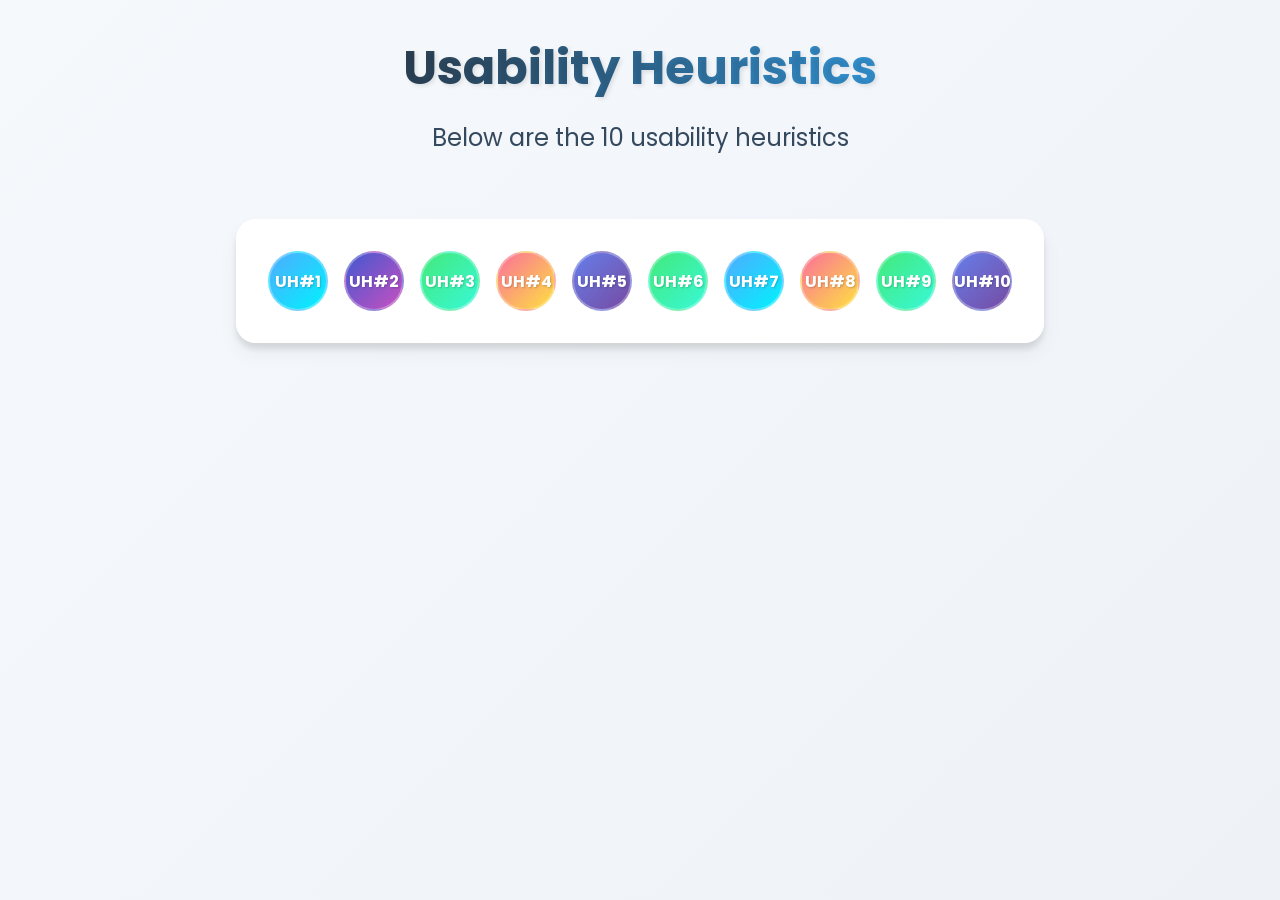
==== index.html @ e8ae68a0 "web guide page complete" ====
<!DOCTYPE html>
<html lang="en">
  <head>
    <meta charset="UTF-8" />
    <meta name="viewport" content="width=device-width, initial-scale=1.0" />
    <title>Usability Heuristics Fisheye Menu</title>
    <link rel="stylesheet" href="style.css" />
    <link
      href="https://fonts.googleapis.com/css2?family=Poppins:wght@400;600;700&display=swap"
      rel="stylesheet"
    />
  </head>
  <body>
    <div class="container">
      <header>
        <h1>Usability Heuristics</h1>
        <h2>Below are the 10 usability heuristics</h2>
      </header>

      <div class="menu-container">
        <div
          class="menu-item"
          data-description="Keep users informed about what's going on through appropriate feedback within reasonable time."
        >
          <span class="label">UH#1</span>
          <span class="details">Visibility of system status</span>
        </div>
        <div
          class="menu-item"
          data-description="Speak the users' language. Follow real-world conventions, making information appear natural and logical."
        >
          <span class="label">UH#2</span>
          <span class="details">Match between system and real world</span>
        </div>
        <div
          class="menu-item"
          data-description="Users often make mistakes. Support undo and redo actions, and provide clear emergency exits."
        >
          <span class="label">UH#3</span>
          <span class="details">User control and freedom</span>
        </div>
        <div
          class="menu-item"
          data-description="Follow platform conventions. Users shouldn't wonder whether different words, situations, or actions mean the same thing."
        >
          <span class="label">UH#4</span>
          <span class="details">Consistency and standards</span>
        </div>
        <div
          class="menu-item"
          data-description="Prevent problems from occurring. Either eliminate error-prone conditions or check for them and present users with confirmation options."
        >
          <span class="label">UH#5</span>
          <span class="details">Error prevention</span>
        </div>
        <div
          class="menu-item"
          data-description="Minimize user memory load. Make objects, actions, and options visible. Instructions should be visible or easily retrievable."
        >
          <span class="label">UH#6</span>
          <span class="details">Recognition rather than recall</span>
        </div>
        <div
          class="menu-item"
          data-description="Accelerators speed up interaction for expert users. Allow users to tailor frequent actions."
        >
          <span class="label">UH#7</span>
          <span class="details">Flexibility and efficiency</span>
        </div>
        <div
          class="menu-item"
          data-description="Dialogues should contain only relevant information. Every extra unit of information competes with relevant units."
        >
          <span class="label">UH#8</span>
          <span class="details">Aesthetic and minimalist design</span>
        </div>
        <div
          class="menu-item"
          data-description="Error messages should be expressed in plain language, precisely indicate the problem, and constructively suggest a solution."
        >
          <span class="label">UH#9</span>
          <span class="details">Help users with errors</span>
        </div>
        <div
          class="menu-item"
          data-description="Help and documentation should be easy to search, focused on user's task, list concrete steps, and not be too large."
        >
          <span class="label">UH#10</span>
          <span class="details">Help and documentation</span>
        </div>
      </div>
      <div id="tooltip" class="tooltip"></div>
    </div>
    <script src="script.js"></script>
  </body>
</html>
---- style.css ----
* {
  margin: 0;
  padding: 0;
  box-sizing: border-box;
}

body {
  min-height: 100vh;
  background: linear-gradient(135deg, #f6f9fc 0%, #eef2f7 100%);
  font-family: "Poppins", sans-serif;
  color: #2c3e50;
}

.container {
  display: flex;
  flex-direction: column;
  align-items: center;
  padding: 2rem;
  gap: 2rem;
}

header {
  text-align: center;
  margin-bottom: 2rem;
}

h1 {
  font-size: 3rem;
  font-weight: 700;
  margin-bottom: 1rem;
  background: linear-gradient(120deg, #2c3e50, #3498db);
  -webkit-background-clip: text;
  background-clip: text;
  color: transparent;
  text-shadow: 2px 2px 4px rgba(0, 0, 0, 0.1);
}

h2 {
  font-size: 1.5rem;
  font-weight: 400;
  color: #34495e;
}

.menu-container {
  background: rgba(255, 255, 255, 0.95);
  padding: 2rem;
  border-radius: 20px;
  display: flex;
  align-items: center;
  gap: 1rem;
  flex-wrap: wrap;
  justify-content: center;
  max-width: 1200px;
  box-shadow: 0 10px 20px rgba(0, 0, 0, 0.05), 0 6px 6px rgba(0, 0, 0, 0.1),
    inset 0 0 0 1px rgba(255, 255, 255, 0.1);
  backdrop-filter: blur(10px);
}

.menu-item {
  width: 60px;
  height: 60px;
  background: linear-gradient(135deg, #4facfe 0%, #00f2fe 100%);
  border-radius: 50%;
  display: flex;
  justify-content: center;
  align-items: center;
  color: white;
  font-weight: bold;
  transition: all 0.3s ease;
  cursor: pointer;
  position: relative;
  border: 2px solid rgba(255, 255, 255, 0.3);
}

.menu-item:hover {
  width: 120px;
  height: 120px;
  background: linear-gradient(135deg, #0061ff 0%, #60efff 100%);
  z-index: 1;
  transform: scale(1.1);
  box-shadow: 0 10px 20px rgba(0, 0, 0, 0.15), 0 3px 6px rgba(0, 0, 0, 0.1),
    inset 0 0 0 1px rgba(255, 255, 255, 0.2);
}

.menu-item .label {
  font-size: 1rem;
  text-shadow: 1px 1px 2px rgba(0, 0, 0, 0.2);
}

.menu-item:hover .label {
  display: none;
}

.menu-item .details {
  display: none;
  text-align: center;
  font-size: 0.9rem;
  padding: 0.5rem;
  line-height: 1.2;
  text-shadow: 1px 1px 2px rgba(0, 0, 0, 0.2);
}

.menu-item:hover .details {
  display: block;
}

.tooltip {
  position: fixed;
  display: none;
  background: linear-gradient(135deg, #2c3e50 0%, #3498db 100%);
  color: white;
  padding: 1rem;
  border-radius: 8px;
  max-width: 300px;
  font-size: 0.9rem;
  z-index: 1000;
  box-shadow: 0 4px 15px rgba(0, 0, 0, 0.15);
  pointer-events: none;
  transition: opacity 0.3s ease;
  border: 1px solid rgba(255, 255, 255, 0.1);
  backdrop-filter: blur(5px);
}

.menu-item.active {
  animation: pulse 1.5s infinite;
  background: linear-gradient(135deg, #0061ff 0%, #60efff 100%);
}

@keyframes pulse {
  0% {
    transform: scale(1);
    box-shadow: 0 0 0 0 rgba(79, 172, 254, 0.4);
  }
  70% {
    transform: scale(1.05);
    box-shadow: 0 0 0 15px rgba(79, 172, 254, 0);
  }
  100% {
    transform: scale(1);
    box-shadow: 0 0 0 0 rgba(79, 172, 254, 0);
  }
}

/* Generate different gradients for each menu item */
.menu-item:nth-child(2n) {
  background: linear-gradient(135deg, #4158d0 0%, #c850c0 100%);
}

.menu-item:nth-child(3n) {
  background: linear-gradient(135deg, #43e97b 0%, #38f9d7 100%);
}

.menu-item:nth-child(4n) {
  background: linear-gradient(135deg, #fa709a 0%, #fee140 100%);
}

.menu-item:nth-child(5n) {
  background: linear-gradient(135deg, #667eea 0%, #764ba2 100%);
}

/* Hover states for different items */
.menu-item:nth-child(2n):hover {
  background: linear-gradient(135deg, #3545a7 0%, #a341a0 100%);
}

.menu-item:nth-child(3n):hover {
  background: linear-gradient(135deg, #37c367 0%, #2ed6b7 100%);
}

.menu-item:nth-child(4n):hover {
  background: linear-gradient(135deg, #e55b82 0%, #ebc937 100%);
}

.menu-item:nth-child(5n):hover {
  background: linear-gradient(135deg, #5468c4 0%, #633d89 100%);
}

/* Rest of the media queries remain the same */
@media screen and (max-width: 768px) {
  /* ... same existing code ... */
}

@media screen and (max-width: 480px) {
  /* ... same existing code ... */
}

@media (hover: none) {
  /* ...same existing code ... */
}

@media screen and (max-width: 360px) {
  /* ...same existing code ... */
}
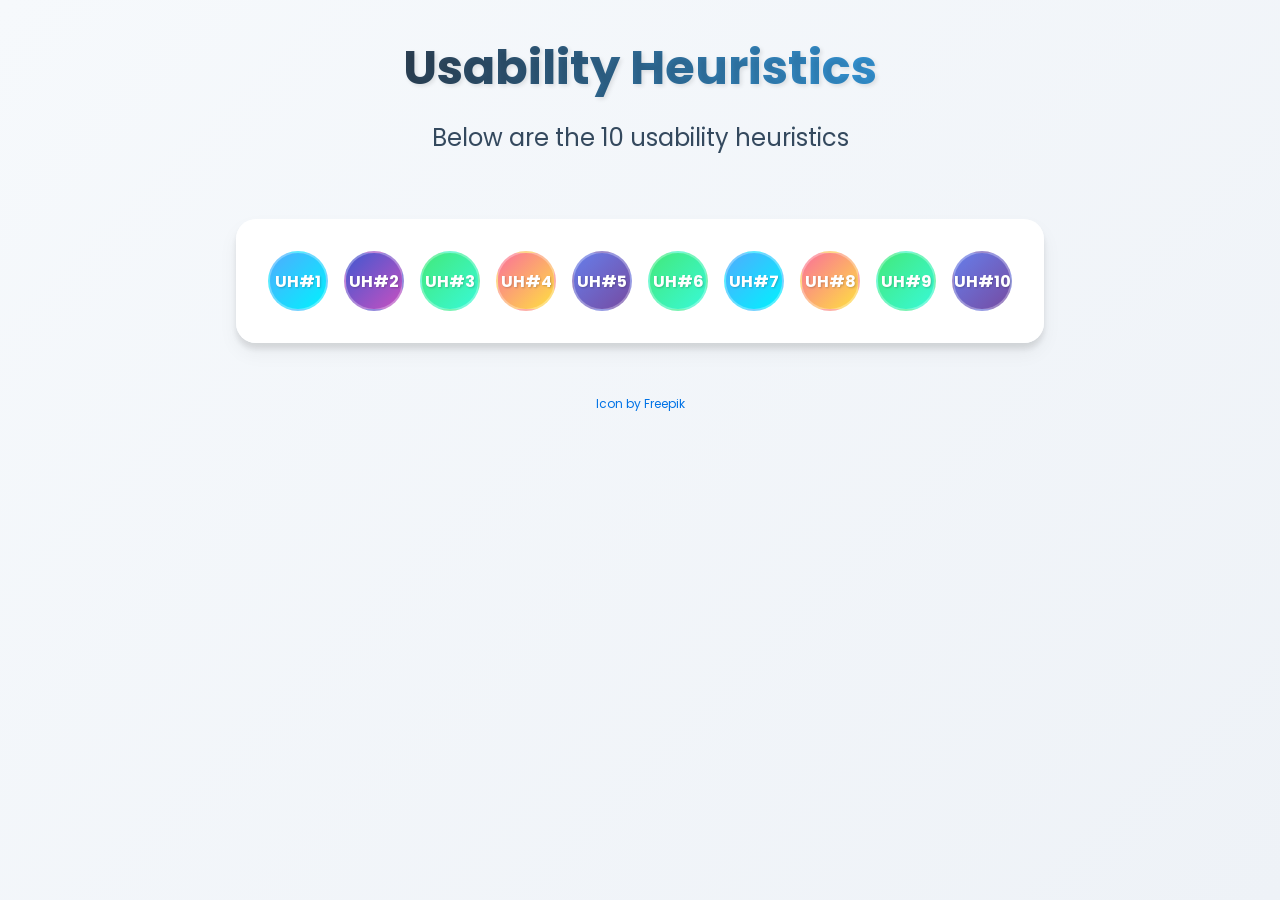
==== commit 6f34098d: "freepik attribution added" ====
--- a/index.html
+++ b/index.html
@@ -9,6 +9,7 @@
       href="https://fonts.googleapis.com/css2?family=Poppins:wght@400;600;700&display=swap"
       rel="stylesheet"
     />
+    <link rel="icon" href="assets/favicon.ico" type="image/x-icon" />
   </head>
   <body>
     <div class="container">
@@ -91,6 +92,12 @@
       </div>
       <div id="tooltip" class="tooltip"></div>
     </div>
+    <footer>
+      <p>
+        <a href="https://www.freepik.com/icons/favicon">Icon by Freepik</a>
+      </p>
+    </footer>
+
     <script src="script.js"></script>
   </body>
 </html>
--- a/style.css
+++ b/style.css
@@ -191,3 +191,18 @@
 @media screen and (max-width: 360px) {
   /* ...same existing code ... */
 }
+footer {
+  font-size: 12px;
+  text-align: center;
+  color: #666;
+  margin-top: 20px;
+}
+
+footer a {
+  color: #0073e6;
+  text-decoration: none;
+}
+
+footer a:hover {
+  text-decoration: underline;
+}
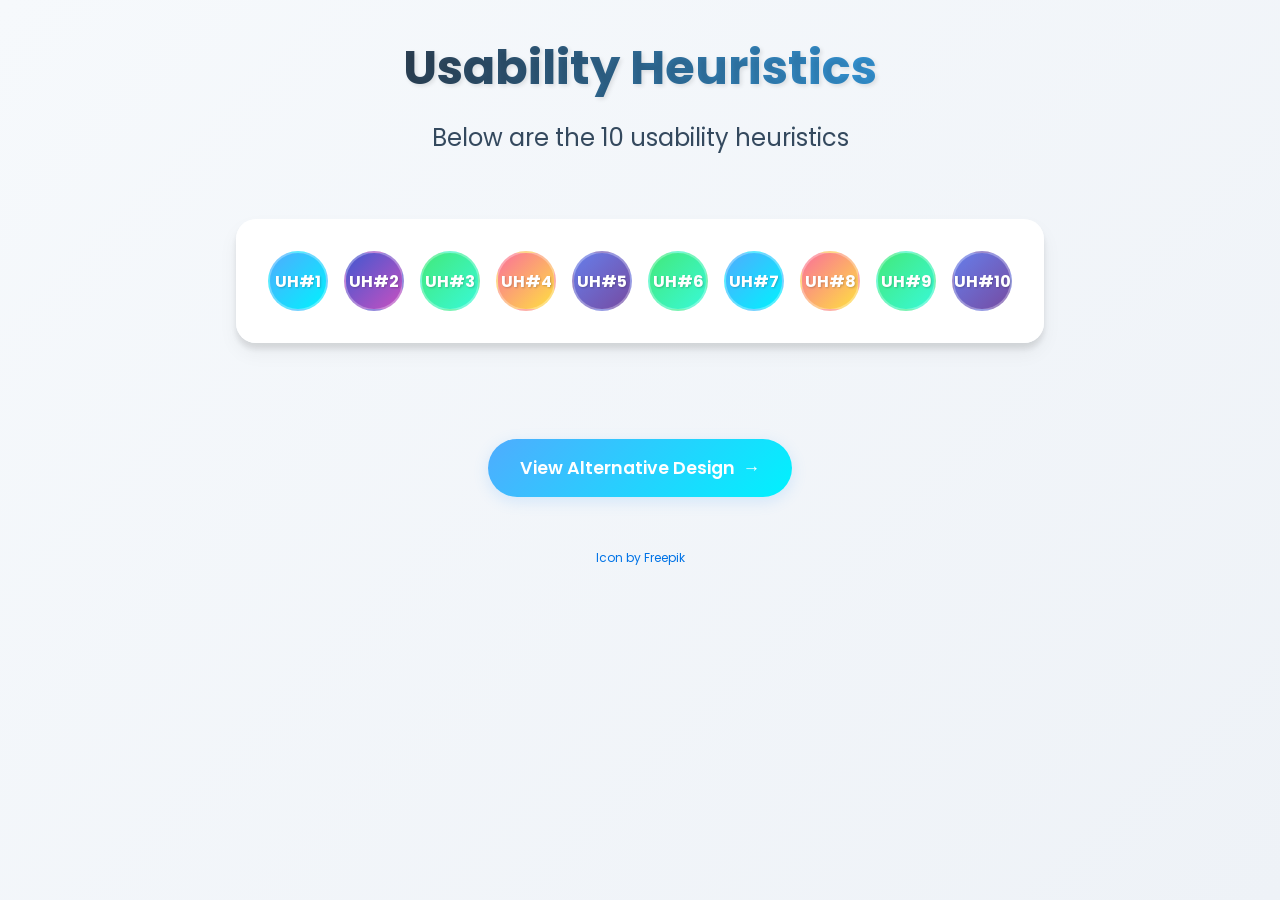
==== commit 425fe413: "alternative design" ====
--- a/index.html
+++ b/index.html
@@ -92,6 +92,13 @@
       </div>
       <div id="tooltip" class="tooltip"></div>
     </div>
+    <!-- Button to redirect to alternative design -->
+    <div class="button-container">
+      <a href="design2.html" class="next-design-btn">
+        View Alternative Design
+        <span class="arrow">→</span>
+      </a>
+    </div>
     <footer>
       <p>
         <a href="https://www.freepik.com/icons/favicon">Icon by Freepik</a>
--- a/style.css
+++ b/style.css
@@ -120,7 +120,54 @@
   border: 1px solid rgba(255, 255, 255, 0.1);
   backdrop-filter: blur(5px);
 }
-
+.button-container {
+  display: flex;
+  justify-content: center;
+  padding: 2rem;
+  margin-top: 2rem;
+}
+
+.next-design-btn {
+  background: linear-gradient(135deg, #4facfe 0%, #00f2fe 100%);
+  color: white;
+  padding: 1rem 2rem;
+  border-radius: 50px;
+  text-decoration: none;
+  font-weight: 600;
+  font-size: 1.1rem;
+  transition: all 0.3s ease;
+  box-shadow: 0 4px 15px rgba(79, 172, 254, 0.2);
+  display: flex;
+  align-items: center;
+  gap: 0.5rem;
+}
+
+.next-design-btn:hover {
+  transform: translateY(-2px);
+  box-shadow: 0 6px 20px rgba(79, 172, 254, 0.4);
+  background: linear-gradient(135deg, #0061ff 0%, #60efff 100%);
+}
+
+.next-design-btn .arrow {
+  transition: transform 0.3s ease;
+}
+
+.next-design-btn:hover .arrow {
+  transform: translateX(5px);
+}
+
+/* Responsive styles */
+@media screen and (max-width: 480px) {
+  .next-design-btn {
+    font-size: 1rem;
+    padding: 0.8rem 1.5rem;
+  }
+
+  .button-container {
+    padding: 1.5rem;
+    margin-top: 1.5rem;
+  }
+}
 .menu-item.active {
   animation: pulse 1.5s infinite;
   background: linear-gradient(135deg, #0061ff 0%, #60efff 100%);
